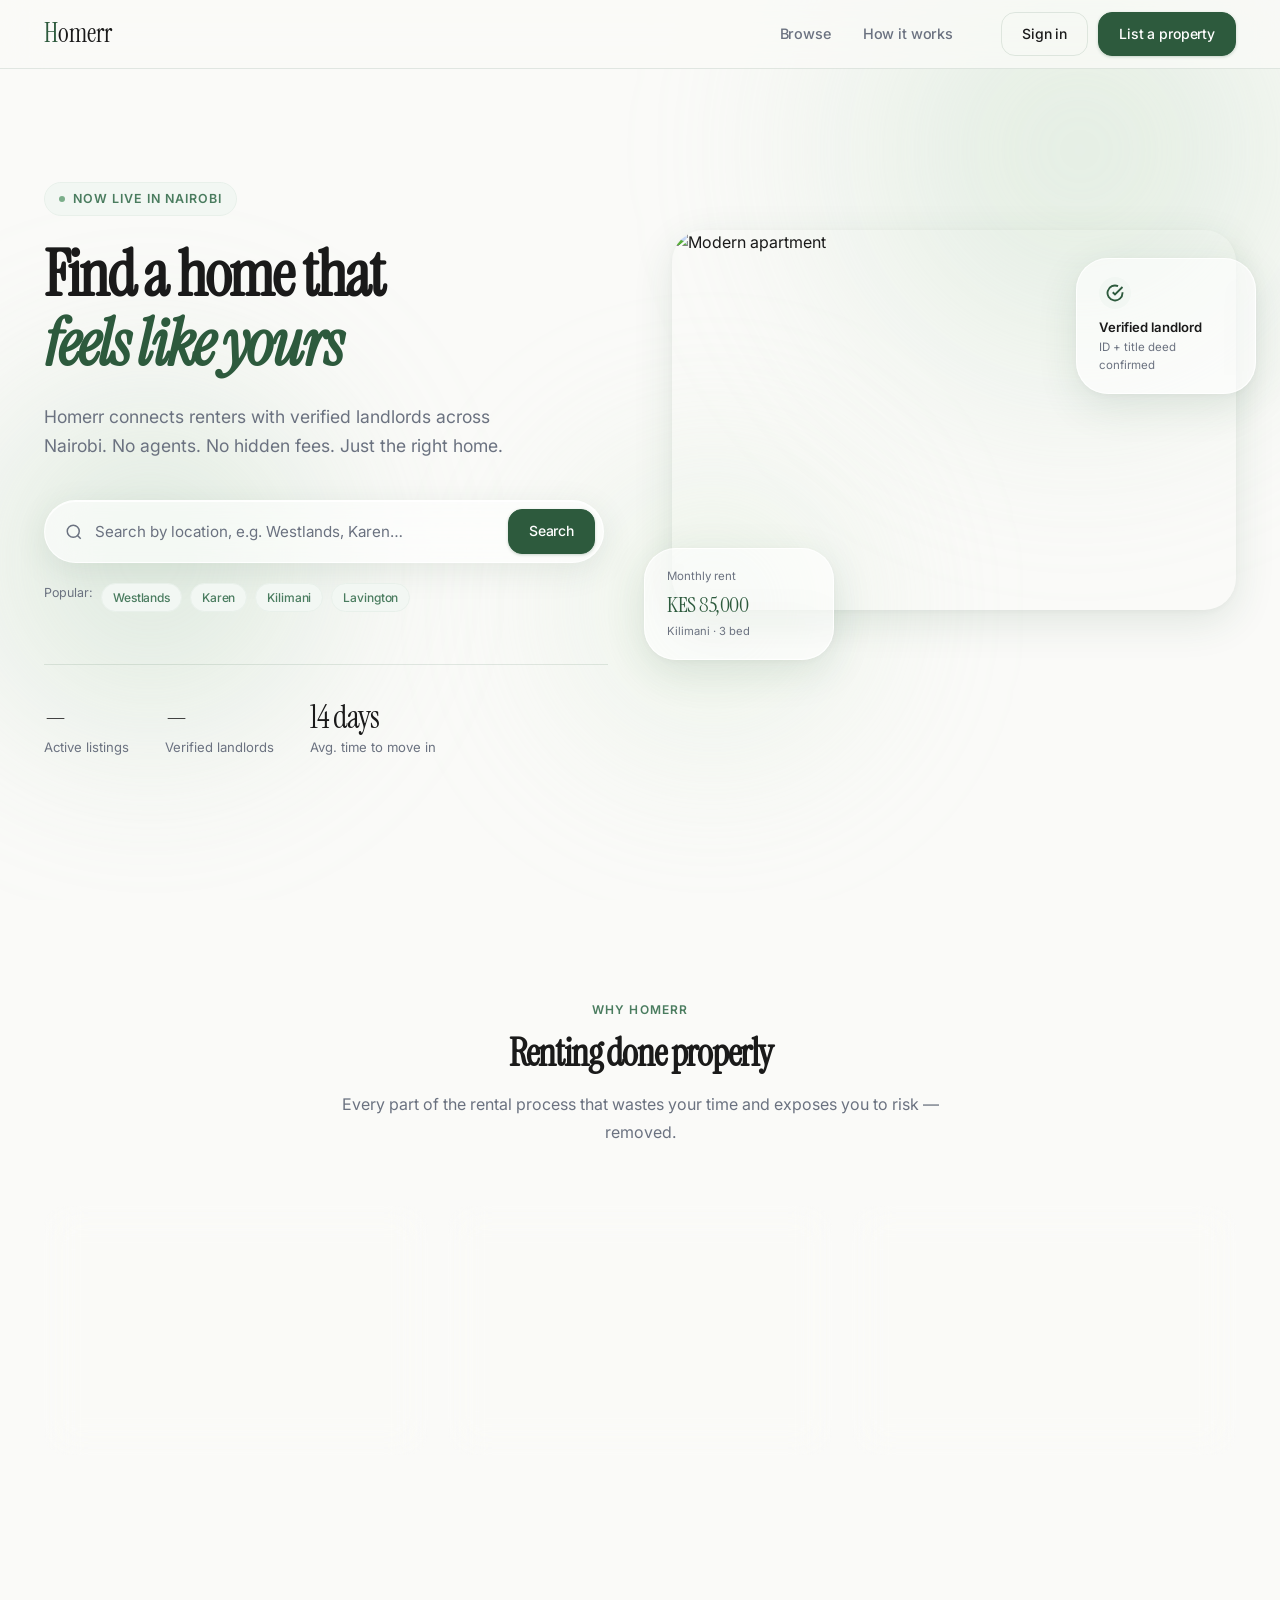
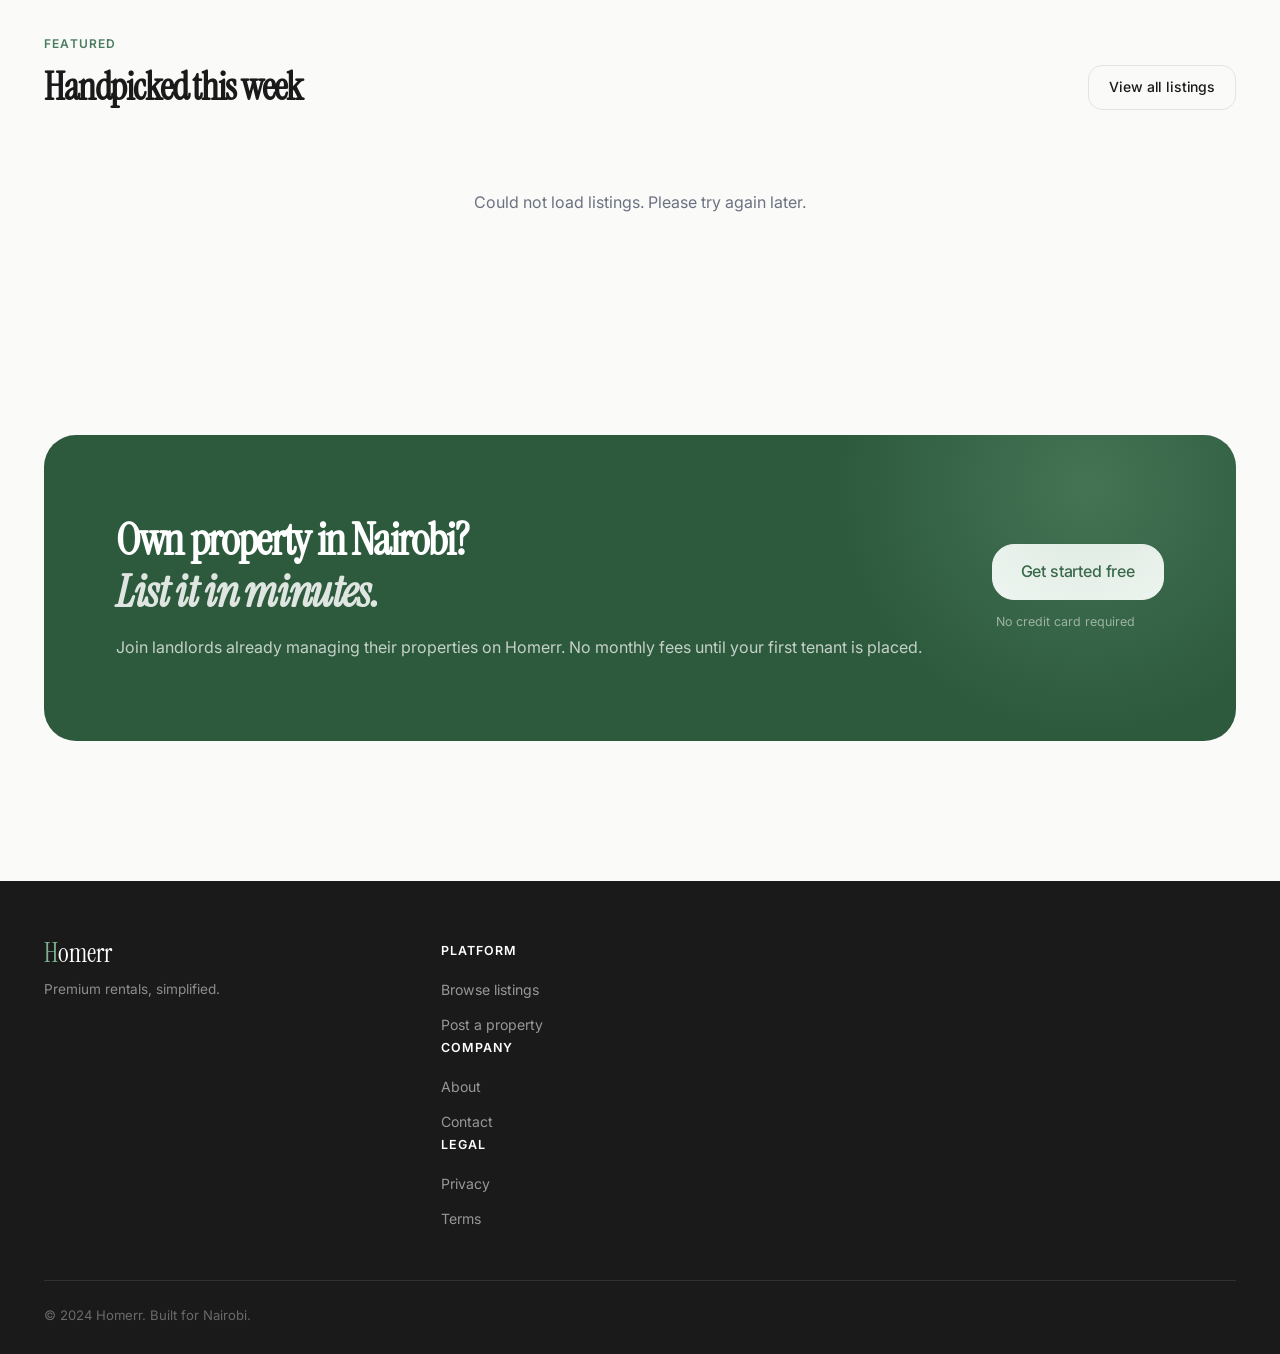
==== index.html @ 4dd2da4b "feat: Phase 1 complete — tenant/landlord dashboards, HomerrFix, insurance, wallet, reviews, chat, ve" ====
<!DOCTYPE html>
<html lang="en">
<head>
  <meta charset="UTF-8" />
  <meta name="viewport" content="width=device-width, initial-scale=1.0" />
  <title>Homerr — Premium Rentals in Nairobi</title>
  <link rel="preconnect" href="https://fonts.googleapis.com" />
  <link rel="preconnect" href="https://fonts.gstatic.com" crossorigin />
  <link href="https://fonts.googleapis.com/css2?family=Instrument+Serif:ital@0;1&family=Inter:wght@300;400;500;600&display=swap" rel="stylesheet" />
  <link rel="stylesheet" href="static/css/main.css" />
</head>
<body>

<div class="mesh-bg" aria-hidden="true">
  <div class="mesh-orb mesh-orb--1"></div>
  <div class="mesh-orb mesh-orb--2"></div>
  <div class="mesh-orb mesh-orb--3"></div>
</div>

<nav class="nav glass-nav">
  <div class="nav__inner">
    <a href="index.html" class="nav__logo">
      <span class="nav__logo-mark">H</span><span class="nav__logo-text">omerr</span>
    </a>
    <ul class="nav__links">
      <li><a href="listings.html" class="nav__link">Browse</a></li>
      <li><a href="#features" class="nav__link">How it works</a></li>
    </ul>
    <div class="nav__actions">
      <a href="login.html" class="btn btn--ghost">Sign in</a>
      <a href="register.html" class="btn btn--primary">List a property</a>
    </div>
    <button class="nav__hamburger" aria-label="Menu" aria-expanded="false">
      <svg width="22" height="16" viewBox="0 0 22 16" fill="none">
        <rect y="0" width="22" height="2" rx="1" fill="currentColor"/>
        <rect y="7" width="16" height="2" rx="1" fill="currentColor"/>
        <rect y="14" width="22" height="2" rx="1" fill="currentColor"/>
      </svg>
    </button>
  </div>
</nav>

<main>

  <!-- HERO -->
  <section class="hero">
    <div class="container">
      <div class="hero__inner">
        <div class="hero__copy">
          <div class="hero__eyebrow reveal">
            <span class="hero__eyebrow-dot"></span>
            Now live in Nairobi
          </div>
          <h1 class="hero__title reveal reveal--delay-1">
            Find a home that<br /><em>feels like yours</em>
          </h1>
          <p class="hero__subtitle reveal reveal--delay-2">
            Homerr connects renters with verified landlords across Nairobi.
            No agents. No hidden fees. Just the right home.
          </p>

          <div class="hero__search reveal reveal--delay-3">
            <svg width="18" height="18" viewBox="0 0 24 24" fill="none" stroke="currentColor" stroke-width="2" style="color:#6B7280;flex-shrink:0">
              <circle cx="11" cy="11" r="8"/><path d="m21 21-4.35-4.35"/>
            </svg>
            <input type="text" id="hero-search" placeholder="Search by location, e.g. Westlands, Karen…" aria-label="Search properties" />
            <button class="btn btn--primary" id="hero-search-btn">Search</button>
          </div>

          <div class="reveal reveal--delay-3" style="display:flex;gap:8px;flex-wrap:wrap;">
            <span style="font-size:0.78rem;color:var(--color-muted);">Popular:</span>
            <a href="listings.html?location=Westlands" class="tag">Westlands</a>
            <a href="listings.html?location=Karen" class="tag">Karen</a>
            <a href="listings.html?location=Kilimani" class="tag">Kilimani</a>
            <a href="listings.html?location=Lavington" class="tag">Lavington</a>
          </div>

          <div class="hero__stats reveal reveal--delay-4">
            <div class="hero__stat">
              <div class="hero__stat-value" id="stat-listings">—</div>
              <div class="hero__stat-label">Active listings</div>
            </div>
            <div class="hero__stat">
              <div class="hero__stat-value" id="stat-landlords">—</div>
              <div class="hero__stat-label">Verified landlords</div>
            </div>
            <div class="hero__stat">
              <div class="hero__stat-value">14 days</div>
              <div class="hero__stat-label">Avg. time to move in</div>
            </div>
          </div>
        </div>

        <div class="hero__visual reveal reveal--delay-2">
          <div class="hero__card-stack">
            <div class="hero__card hero__card--main">
              <img src="https://images.unsplash.com/photo-1600607687939-ce8a6c25118c?w=700&q=80" alt="Modern apartment" />
            </div>
            <div class="hero__card hero__card--float hero__card--price">
              <div class="hero__card-price-label">Monthly rent</div>
              <div class="hero__card-price-value" id="hero-sample-price">KES 85,000</div>
              <div class="hero__card-price-sub" id="hero-sample-loc">Kilimani · 3 bed</div>
            </div>
            <div class="hero__card hero__card--float hero__card--verified">
              <div class="hero__card-verified-icon">
                <svg width="18" height="18" viewBox="0 0 24 24" fill="none" stroke="var(--color-sage-deep)" stroke-width="2.5">
                  <path d="M22 11.08V12a10 10 0 1 1-5.93-9.14"/><polyline points="22 4 12 14.01 9 11.01"/>
                </svg>
              </div>
              <div class="hero__card-verified-title">Verified landlord</div>
              <div class="hero__card-verified-sub">ID + title deed confirmed</div>
            </div>
          </div>
        </div>
      </div>
    </div>
  </section>

  <!-- FEATURES -->
  <section class="features" id="features">
    <div class="container">
      <div class="section-header reveal">
        <span class="section-eyebrow">Why Homerr</span>
        <h2 class="section-title">Renting done properly</h2>
        <p class="section-sub">Every part of the rental process that wastes your time and exposes you to risk — removed.</p>
      </div>
      <div class="features__grid">
        <div class="feature-card reveal reveal--delay-1">
          <div class="feature-icon">
            <svg width="22" height="22" viewBox="0 0 24 24" fill="none" stroke="currentColor" stroke-width="2"><path d="M12 22s8-4 8-10V5l-8-3-8 3v7c0 6 8 10 8 10z"/></svg>
          </div>
          <div class="feature-title">Verified listings only</div>
          <p class="feature-desc">Every property is visited and confirmed. Land records, landlord identity, and actual photos — all checked before going live.</p>
        </div>
        <div class="feature-card reveal reveal--delay-2">
          <div class="feature-icon">
            <svg width="22" height="22" viewBox="0 0 24 24" fill="none" stroke="currentColor" stroke-width="2"><rect x="2" y="5" width="20" height="14" rx="2"/><path d="M2 10h20"/></svg>
          </div>
          <div class="feature-title">Pay securely via M-Pesa</div>
          <p class="feature-desc">Deposit and rent payments go through our escrow system. Your money is protected until you confirm the property matches.</p>
        </div>
        <div class="feature-card reveal reveal--delay-3">
          <div class="feature-icon">
            <svg width="22" height="22" viewBox="0 0 24 24" fill="none" stroke="currentColor" stroke-width="2"><path d="M21 15a2 2 0 0 1-2 2H7l-4 4V5a2 2 0 0 1 2-2h14a2 2 0 0 1 2 2z"/></svg>
          </div>
          <div class="feature-title">Direct contact, no middlemen</div>
          <p class="feature-desc">Message landlords directly inside the platform. No agents, no commissions, no numbers sold to strangers.</p>
        </div>
      </div>
    </div>
  </section>

  <!-- FEATURED LISTINGS — loaded from API -->
  <section class="featured">
    <div class="container">
      <div class="featured__header reveal">
        <div>
          <span class="section-eyebrow">Featured</span>
          <h2 class="section-title" style="margin-bottom:0;">Handpicked this week</h2>
        </div>
        <a href="listings.html" class="btn btn--ghost">View all listings</a>
      </div>

      <div class="listings-grid" id="featured-grid">
        <!-- Skeletons shown while API loads -->
      </div>

      <div id="featured-error" style="display:none;text-align:center;padding:40px;color:var(--color-muted);"></div>
    </div>
  </section>

  <!-- CTA -->
  <section class="cta-section">
    <div class="container">
      <div class="cta-card reveal">
        <div>
          <h2 class="cta-title">Own property in Nairobi?<br /><em style="font-style:italic;opacity:0.85;">List it in minutes.</em></h2>
          <p class="cta-sub">Join landlords already managing their properties on Homerr. No monthly fees until your first tenant is placed.</p>
        </div>
        <div style="display:flex;flex-direction:column;gap:12px;align-items:flex-start;flex-shrink:0;">
          <a href="register.html" class="btn btn--primary btn--lg">Get started free</a>
          <span style="font-size:0.78rem;color:rgba(255,255,255,0.55);padding-left:4px;">No credit card required</span>
        </div>
      </div>
    </div>
  </section>

</main>

<footer class="footer">
  <div class="container">
    <div class="footer__inner">
      <div class="footer__brand">
        <span class="nav__logo-mark">H</span><span class="nav__logo-text">omerr</span>
        <p class="footer__tagline">Premium rentals, simplified.</p>
      </div>
      <div class="footer__links">
        <div class="footer__col"><h4>Platform</h4><ul><li><a href="listings.html">Browse listings</a></li><li><a href="register.html">Post a property</a></li></ul></div>
        <div class="footer__col"><h4>Company</h4><ul><li><a href="#">About</a></li><li><a href="#">Contact</a></li></ul></div>
        <div class="footer__col"><h4>Legal</h4><ul><li><a href="#">Privacy</a></li><li><a href="#">Terms</a></li></ul></div>
      </div>
    </div>
    <div class="footer__bottom"><p>&copy; 2024 Homerr. Built for Nairobi.</p></div>
  </div>
</footer>

<script src="static/js/api.js"></script>
<script src="static/js/main.js"></script>
<script>
(async () => {
  initNav();

  const grid = document.getElementById('featured-grid');
  const errEl = document.getElementById('featured-error');

  // Show skeletons immediately
  renderSkeletons(grid, 3);

  try {
    // Load featured listings (approved, vacant, rent)
    const listings = await API.getListings({ vacancy: 'vacant', availability: 'rent' });
    const featured = listings.slice(0, 3);

    if (featured.length === 0) {
      grid.innerHTML = '';
      errEl.style.display = 'block';
      errEl.textContent = 'No listings available right now. Check back soon.';
      return;
    }

    grid.innerHTML = featured.map(renderPropertyCard).join('');
    initReveal();

    // Update hero floating card with a real listing
    const first = featured[0];
    const priceEl = document.getElementById('hero-sample-price');
    const locEl   = document.getElementById('hero-sample-loc');
    if (priceEl) priceEl.textContent = `KES ${Number(first.price).toLocaleString()}`;
    if (locEl)   locEl.textContent   = first.location;

  } catch (err) {
    grid.innerHTML = '';
    errEl.style.display = 'block';
    errEl.textContent = 'Could not load listings. Please try again later.';
  }

  // Load stats from analytics endpoint (admin only, so graceful fallback)
  try {
    const analytics = await API.getAnalytics();
    const listStat = document.getElementById('stat-listings');
    const landlStat = document.getElementById('stat-landlords');
    if (listStat) listStat.textContent = analytics.approved_listings + '+';
    if (landlStat) landlStat.textContent = analytics.total_landlords + '+';
  } catch {
    // Non-admin users can't hit /admin/analytics — show static fallback
    const listStat = document.getElementById('stat-listings');
    const landlStat = document.getElementById('stat-landlords');
    if (listStat) listStat.textContent = '—';
    if (landlStat) landlStat.textContent = '—';
  }

  // Hero search button
  document.getElementById('hero-search-btn')?.addEventListener('click', () => {
    const q = document.getElementById('hero-search').value.trim();
    window.location.href = `listings.html${q ? '?q=' + encodeURIComponent(q) : ''}`;
  });

  document.getElementById('hero-search')?.addEventListener('keydown', e => {
    if (e.key === 'Enter') document.getElementById('hero-search-btn').click();
  });
})();
</script>
</body>
</html>
---- static/css/main.css ----
/* ============================================
   HOMERR — Design System
   Pure white + sage green, glassmorphism,
   Instrument Serif + Inter
   ============================================ */

/* --- Tokens --- */
:root {
  --color-bg:           #FAFAF8;
  --color-surface:      #FFFFFF;
  --color-sage-deep:    #2D5A3D;
  --color-sage-mid:     #4A7C5F;
  --color-sage-light:   #7BAE8A;
  --color-sage-tint:    #E8F0EA;
  --color-sage-ghost:   #F2F7F3;
  --color-foreground:   #1A1A1A;
  --color-muted:        #6B7280;
  --color-border:       rgba(45, 90, 61, 0.12);
  --color-glass-bg:     rgba(255, 255, 255, 0.62);
  --color-glass-border: rgba(255, 255, 255, 0.85);
  --color-glass-shadow: rgba(45, 90, 61, 0.08);

  --font-display: 'Instrument Serif', Georgia, serif;
  --font-body:    'Inter', system-ui, sans-serif;

  --radius-sm:  8px;
  --radius-md:  14px;
  --radius-lg:  22px;
  --radius-xl:  32px;

  --shadow-sm:  0 1px 3px rgba(0,0,0,0.06), 0 1px 2px rgba(0,0,0,0.04);
  --shadow-md:  0 4px 16px rgba(45,90,61,0.08), 0 1px 4px rgba(0,0,0,0.04);
  --shadow-lg:  0 12px 40px rgba(45,90,61,0.12), 0 2px 8px rgba(0,0,0,0.04);
  --shadow-glass: 0 8px 32px rgba(45,90,61,0.10), inset 0 1px 0 rgba(255,255,255,0.9);

  --transition-fast:   150ms cubic-bezier(0.4, 0, 0.2, 1);
  --transition-base:   240ms cubic-bezier(0.4, 0, 0.2, 1);
  --transition-slow:   400ms cubic-bezier(0.4, 0, 0.2, 1);
}

/* --- Reset & Base --- */
*, *::before, *::after { box-sizing: border-box; margin: 0; padding: 0; }

html { font-size: 16px; scroll-behavior: smooth; }

body {
  font-family: var(--font-body);
  background: var(--color-bg);
  color: var(--color-foreground);
  line-height: 1.6;
  min-height: 100vh;
  overflow-x: hidden;
}

img { display: block; max-width: 100%; }
a  { text-decoration: none; color: inherit; }
ul { list-style: none; }
button { cursor: pointer; border: none; background: none; font: inherit; }

/* --- Gradient Mesh Background --- */
.mesh-bg {
  position: fixed;
  inset: 0;
  z-index: -1;
  pointer-events: none;
  overflow: hidden;
}

.mesh-orb {
  position: absolute;
  border-radius: 50%;
  filter: blur(80px);
  opacity: 0.55;
}

.mesh-orb--1 {
  width: 700px; height: 700px;
  background: radial-gradient(circle, #C8DFC9 0%, transparent 70%);
  top: -200px; right: -150px;
}

.mesh-orb--2 {
  width: 500px; height: 500px;
  background: radial-gradient(circle, #B8D4BB 0%, transparent 70%);
  bottom: 10%; left: -100px;
}

.mesh-orb--3 {
  width: 400px; height: 400px;
  background: radial-gradient(circle, #D4E8D0 0%, transparent 70%);
  top: 45%; left: 40%;
}

/* --- Container --- */
.container {
  width: 100%;
  max-width: 1240px;
  margin: 0 auto;
  padding: 0 24px;
}

/* --- Glass Utility --- */
.glass {
  background: var(--color-glass-bg);
  backdrop-filter: blur(18px) saturate(1.4);
  -webkit-backdrop-filter: blur(18px) saturate(1.4);
  border: 1px solid var(--color-glass-border);
  box-shadow: var(--shadow-glass);
}

/* --- Nav --- */
.glass-nav {
  position: fixed;
  top: 0; left: 0; right: 0;
  z-index: 100;
  background: rgba(250, 250, 248, 0.78);
  backdrop-filter: blur(20px) saturate(1.6);
  -webkit-backdrop-filter: blur(20px) saturate(1.6);
  border-bottom: 1px solid var(--color-border);
  transition: box-shadow var(--transition-base);
}

.glass-nav.scrolled {
  box-shadow: 0 2px 20px rgba(45,90,61,0.08);
}

.nav__inner {
  display: flex;
  align-items: center;
  gap: 48px;
  height: 68px;
  max-width: 1240px;
  margin: 0 auto;
  padding: 0 24px;
}

.nav__logo {
  display: flex;
  align-items: baseline;
  gap: 0;
  flex-shrink: 0;
}

.nav__logo-mark {
  font-family: var(--font-display);
  font-size: 1.6rem;
  color: var(--color-sage-deep);
  line-height: 1;
}

.nav__logo-text {
  font-family: var(--font-display);
  font-size: 1.6rem;
  color: var(--color-foreground);
  line-height: 1;
}

.nav__links {
  display: flex;
  align-items: center;
  gap: 32px;
  margin-left: auto;
}

.nav__link {
  font-size: 0.9rem;
  font-weight: 500;
  color: var(--color-muted);
  transition: color var(--transition-fast);
  letter-spacing: -0.01em;
}

.nav__link:hover { color: var(--color-foreground); }

.nav__actions {
  display: flex;
  align-items: center;
  gap: 10px;
}

.nav__hamburger {
  display: none;
  margin-left: auto;
  color: var(--color-foreground);
  padding: 8px;
}

/* --- Buttons --- */
.btn {
  display: inline-flex;
  align-items: center;
  justify-content: center;
  gap: 8px;
  font-family: var(--font-body);
  font-size: 0.875rem;
  font-weight: 500;
  letter-spacing: -0.01em;
  border-radius: var(--radius-md);
  padding: 10px 20px;
  cursor: pointer;
  transition: all var(--transition-fast);
  white-space: nowrap;
}

.btn--primary {
  background: var(--color-sage-deep);
  color: #fff;
  border: 1px solid var(--color-sage-deep);
  box-shadow: 0 1px 3px rgba(45,90,61,0.25);
}

.btn--primary:hover {
  background: var(--color-sage-mid);
  border-color: var(--color-sage-mid);
  box-shadow: 0 4px 12px rgba(45,90,61,0.25);
  transform: translateY(-1px);
}

.btn--ghost {
  background: transparent;
  color: var(--color-foreground);
  border: 1px solid var(--color-border);
}

.btn--ghost:hover {
  background: var(--color-sage-ghost);
  border-color: var(--color-sage-light);
}

.btn--outline {
  background: transparent;
  color: var(--color-sage-deep);
  border: 1px solid var(--color-sage-deep);
}

.btn--outline:hover {
  background: var(--color-sage-deep);
  color: #fff;
}

.btn--lg { padding: 14px 28px; font-size: 1rem; border-radius: var(--radius-lg); }
.btn--sm { padding: 7px 14px; font-size: 0.8rem; }

/* ============================================
   SCROLL REVEAL ANIMATIONS
   ============================================ */
.reveal {
  opacity: 0;
  transform: scale(0.96);
  filter: blur(4px);
  transition:
    opacity 0.55s cubic-bezier(0.4, 0, 0.2, 1),
    transform 0.55s cubic-bezier(0.4, 0, 0.2, 1),
    filter 0.55s cubic-bezier(0.4, 0, 0.2, 1);
}

.reveal.revealed {
  opacity: 1;
  transform: scale(1);
  filter: blur(0);
}

.reveal--delay-1 { transition-delay: 0.08s; }
.reveal--delay-2 { transition-delay: 0.16s; }
.reveal--delay-3 { transition-delay: 0.24s; }
.reveal--delay-4 { transition-delay: 0.32s; }

@media (prefers-reduced-motion: reduce) {
  .reveal { opacity: 1; transform: none; filter: none; transition: none; }
}

/* ============================================
   SKELETON LOADING
   ============================================ */
@keyframes shimmer {
  0%   { background-position: -600px 0; }
  100% { background-position: 600px 0; }
}

.skeleton {
  background: linear-gradient(90deg,
    #e8ede9 25%,
    #f0f5f1 50%,
    #e8ede9 75%
  );
  background-size: 600px 100%;
  animation: shimmer 1.6s infinite linear;
  border-radius: var(--radius-sm);
}

.skeleton--text  { height: 1em; border-radius: 4px; }
.skeleton--title { height: 1.5em; border-radius: 4px; }
.skeleton--image { height: 200px; border-radius: var(--radius-md); }
.skeleton--badge { height: 24px; width: 64px; border-radius: 99px; }

/* Property card skeleton */
.property-card-skeleton {
  background: var(--color-glass-bg);
  backdrop-filter: blur(18px);
  -webkit-backdrop-filter: blur(18px);
  border: 1px solid var(--color-glass-border);
  border-radius: var(--radius-lg);
  overflow: hidden;
  padding: 0;
}

.property-card-skeleton .sk-image { height: 210px; }
.property-card-skeleton .sk-body  { padding: 20px; display: flex; flex-direction: column; gap: 12px; }
.property-card-skeleton .sk-title { height: 18px; width: 75%; }
.property-card-skeleton .sk-sub   { height: 13px; width: 50%; }
.property-card-skeleton .sk-price { height: 20px; width: 40%; }
.property-card-skeleton .sk-tags  { display: flex; gap: 8px; }
.property-card-skeleton .sk-tag   { height: 24px; width: 56px; border-radius: 99px; }

/* ============================================
   PROPERTY CARD
   ============================================ */
.property-card {
  background: var(--color-glass-bg);
  backdrop-filter: blur(18px) saturate(1.4);
  -webkit-backdrop-filter: blur(18px) saturate(1.4);
  border: 1px solid var(--color-glass-border);
  border-radius: var(--radius-lg);
  overflow: hidden;
  cursor: pointer;
  transition: all var(--transition-base);
  box-shadow: var(--shadow-md);
  position: relative;
}

.property-card:hover {
  transform: translateY(-4px);
  box-shadow: var(--shadow-lg);
  border-color: rgba(123, 174, 138, 0.4);
}

.property-card__image {
  position: relative;
  height: 210px;
  overflow: hidden;
}

.property-card__image img {
  width: 100%;
  height: 100%;
  object-fit: cover;
  transition: transform var(--transition-slow);
}

.property-card:hover .property-card__image img {
  transform: scale(1.04);
}

.property-card__badge {
  position: absolute;
  top: 12px; left: 12px;
  background: rgba(255,255,255,0.88);
  backdrop-filter: blur(12px);
  -webkit-backdrop-filter: blur(12px);
  border: 1px solid rgba(255,255,255,0.95);
  color: var(--color-sage-deep);
  font-size: 0.72rem;
  font-weight: 600;
  letter-spacing: 0.04em;
  text-transform: uppercase;
  padding: 4px 10px;
  border-radius: 99px;
}

.property-card__save {
  position: absolute;
  top: 12px; right: 12px;
  width: 34px; height: 34px;
  background: rgba(255,255,255,0.88);
  backdrop-filter: blur(12px);
  -webkit-backdrop-filter: blur(12px);
  border: 1px solid rgba(255,255,255,0.9);
  border-radius: 50%;
  display: flex;
  align-items: center;
  justify-content: center;
  cursor: pointer;
  transition: all var(--transition-fast);
  color: var(--color-muted);
}

.property-card__save:hover { color: #E53E3E; background: rgba(255,255,255,0.98); }

.property-card__body { padding: 18px 20px 20px; }

.property-card__title {
  font-size: 1rem;
  font-weight: 600;
  color: var(--color-foreground);
  margin-bottom: 4px;
  letter-spacing: -0.02em;
  line-height: 1.3;
}

.property-card__location {
  font-size: 0.82rem;
  color: var(--color-muted);
  display: flex;
  align-items: center;
  gap: 4px;
  margin-bottom: 14px;
}

.property-card__price {
  font-family: var(--font-display);
  font-size: 1.22rem;
  color: var(--color-sage-deep);
  margin-bottom: 14px;
  letter-spacing: -0.02em;
}

.property-card__price span {
  font-family: var(--font-body);
  font-size: 0.78rem;
  font-weight: 400;
  color: var(--color-muted);
}

.property-card__tags {
  display: flex;
  gap: 7px;
  flex-wrap: wrap;
}

.tag {
  font-size: 0.75rem;
  font-weight: 500;
  color: var(--color-sage-mid);
  background: var(--color-sage-ghost);
  border: 1px solid var(--color-sage-tint);
  border-radius: 99px;
  padding: 4px 11px;
  letter-spacing: -0.01em;
}

/* ============================================
   LANDING PAGE
   ============================================ */
.hero {
  min-height: 100vh;
  display: flex;
  align-items: center;
  padding: 120px 0 80px;
  position: relative;
}

.hero__inner {
  display: grid;
  grid-template-columns: 1fr 1fr;
  gap: 64px;
  align-items: center;
}

.hero__eyebrow {
  display: inline-flex;
  align-items: center;
  gap: 8px;
  font-size: 0.78rem;
  font-weight: 600;
  letter-spacing: 0.08em;
  text-transform: uppercase;
  color: var(--color-sage-mid);
  background: var(--color-sage-ghost);
  border: 1px solid var(--color-sage-tint);
  border-radius: 99px;
  padding: 6px 14px;
  margin-bottom: 24px;
}

.hero__eyebrow-dot {
  width: 6px; height: 6px;
  border-radius: 50%;
  background: var(--color-sage-light);
}

.hero__title {
  font-family: var(--font-display);
  font-size: clamp(2.8rem, 5vw, 4.2rem);
  line-height: 1.08;
  letter-spacing: -0.03em;
  color: var(--color-foreground);
  margin-bottom: 24px;
}

.hero__title em {
  font-style: italic;
  color: var(--color-sage-deep);
}

.hero__subtitle {
  font-size: 1.1rem;
  color: var(--color-muted);
  line-height: 1.65;
  max-width: 480px;
  margin-bottom: 40px;
}

.hero__actions {
  display: flex;
  align-items: center;
  gap: 14px;
  flex-wrap: wrap;
}

.hero__stats {
  display: flex;
  gap: 36px;
  margin-top: 52px;
  padding-top: 36px;
  border-top: 1px solid var(--color-border);
}

.hero__stat-value {
  font-family: var(--font-display);
  font-size: 2rem;
  color: var(--color-foreground);
  line-height: 1;
  letter-spacing: -0.03em;
}

.hero__stat-label {
  font-size: 0.82rem;
  color: var(--color-muted);
  margin-top: 4px;
}

/* Hero visual */
.hero__visual {
  position: relative;
}

.hero__card-stack {
  position: relative;
  height: 480px;
}

.hero__card {
  position: absolute;
  border-radius: var(--radius-xl);
  overflow: hidden;
  box-shadow: var(--shadow-lg);
}

.hero__card--main {
  width: 100%;
  height: 380px;
  top: 0; left: 0;
  z-index: 3;
}

.hero__card--main img {
  width: 100%; height: 100%;
  object-fit: cover;
}

.hero__card--float {
  background: var(--color-glass-bg);
  backdrop-filter: blur(20px) saturate(1.4);
  -webkit-backdrop-filter: blur(20px) saturate(1.4);
  border: 1px solid var(--color-glass-border);
  padding: 18px 22px;
  z-index: 4;
}

.hero__card--price {
  bottom: 50px; left: -28px;
  width: 190px;
}

.hero__card--verified {
  top: 28px; right: -20px;
  width: 180px;
}

.hero__card-price-label { font-size: 0.72rem; color: var(--color-muted); margin-bottom: 2px; }
.hero__card-price-value {
  font-family: var(--font-display);
  font-size: 1.4rem;
  color: var(--color-sage-deep);
  letter-spacing: -0.02em;
}
.hero__card-price-sub { font-size: 0.7rem; color: var(--color-muted); }

.hero__card-verified-icon {
  width: 32px; height: 32px;
  background: var(--color-sage-ghost);
  border-radius: 50%;
  display: flex;
  align-items: center;
  justify-content: center;
  margin-bottom: 8px;
}

.hero__card-verified-title { font-size: 0.82rem; font-weight: 600; color: var(--color-foreground); }
.hero__card-verified-sub   { font-size: 0.72rem; color: var(--color-muted); }

/* Search bar */
.hero__search {
  background: var(--color-glass-bg);
  backdrop-filter: blur(20px) saturate(1.4);
  -webkit-backdrop-filter: blur(20px) saturate(1.4);
  border: 1px solid var(--color-glass-border);
  border-radius: var(--radius-xl);
  padding: 8px 8px 8px 20px;
  display: flex;
  align-items: center;
  gap: 12px;
  box-shadow: var(--shadow-glass);
  max-width: 560px;
  margin-bottom: 20px;
}

.hero__search input {
  flex: 1;
  border: none;
  background: transparent;
  font-family: var(--font-body);
  font-size: 0.95rem;
  color: var(--color-foreground);
  outline: none;
}

.hero__search input::placeholder { color: var(--color-muted); }

/* Features section */
.features {
  padding: 100px 0;
}

.section-header {
  text-align: center;
  max-width: 600px;
  margin: 0 auto 60px;
}

.section-eyebrow {
  font-size: 0.75rem;
  font-weight: 600;
  letter-spacing: 0.1em;
  text-transform: uppercase;
  color: var(--color-sage-mid);
  margin-bottom: 12px;
  display: block;
}

.section-title {
  font-family: var(--font-display);
  font-size: clamp(1.8rem, 3vw, 2.6rem);
  letter-spacing: -0.03em;
  line-height: 1.15;
  color: var(--color-foreground);
  margin-bottom: 16px;
}

.section-sub {
  font-size: 1rem;
  color: var(--color-muted);
  line-height: 1.7;
}

.features__grid {
  display: grid;
  grid-template-columns: repeat(3, 1fr);
  gap: 20px;
}

.feature-card {
  background: var(--color-glass-bg);
  backdrop-filter: blur(18px) saturate(1.3);
  -webkit-backdrop-filter: blur(18px) saturate(1.3);
  border: 1px solid var(--color-glass-border);
  border-radius: var(--radius-lg);
  padding: 36px 32px;
  box-shadow: var(--shadow-md);
  transition: all var(--transition-base);
}

.feature-card:hover {
  transform: translateY(-3px);
  box-shadow: var(--shadow-lg);
}

.feature-icon {
  width: 48px; height: 48px;
  background: var(--color-sage-ghost);
  border: 1px solid var(--color-sage-tint);
  border-radius: var(--radius-md);
  display: flex;
  align-items: center;
  justify-content: center;
  margin-bottom: 20px;
  color: var(--color-sage-deep);
}

.feature-title {
  font-size: 1.05rem;
  font-weight: 600;
  color: var(--color-foreground);
  letter-spacing: -0.02em;
  margin-bottom: 10px;
}

.feature-desc {
  font-size: 0.88rem;
  color: var(--color-muted);
  line-height: 1.65;
}

/* Featured listings section */
.featured { padding: 80px 0 100px; }

.featured__header {
  display: flex;
  align-items: flex-end;
  justify-content: space-between;
  margin-bottom: 40px;
}

.listings-grid {
  display: grid;
  grid-template-columns: repeat(3, 1fr);
  gap: 22px;
}

/* CTA section */
.cta-section {
  padding: 80px 0 100px;
}

.cta-card {
  background: var(--color-sage-deep);
  border-radius: var(--radius-xl);
  padding: 80px 72px;
  display: grid;
  grid-template-columns: 1fr auto;
  gap: 48px;
  align-items: center;
  position: relative;
  overflow: hidden;
}

.cta-card::before {
  content: '';
  position: absolute;
  width: 500px; height: 500px;
  background: radial-gradient(circle, rgba(123,174,138,0.3) 0%, transparent 70%);
  top: -200px; right: -100px;
  border-radius: 50%;
  pointer-events: none;
}

.cta-title {
  font-family: var(--font-display);
  font-size: clamp(2rem, 3.5vw, 2.8rem);
  color: #fff;
  letter-spacing: -0.03em;
  line-height: 1.15;
  margin-bottom: 16px;
}

.cta-sub {
  font-size: 1rem;
  color: rgba(255,255,255,0.72);
  line-height: 1.65;
}

.cta-card .btn--primary {
  background: #fff;
  color: var(--color-sage-deep);
  border-color: #fff;
  flex-shrink: 0;
}

.cta-card .btn--primary:hover {
  background: var(--color-sage-tint);
  border-color: var(--color-sage-tint);
  color: var(--color-sage-deep);
}

/* ============================================
   LISTINGS PAGE
   ============================================ */
.listings-page {
  padding: 100px 0 80px;
}

.listings-page__header {
  margin-bottom: 36px;
}

.listings-page__title {
  font-family: var(--font-display);
  font-size: 2.4rem;
  letter-spacing: -0.03em;
  color: var(--color-foreground);
  margin-bottom: 8px;
}

.listings-page__sub {
  font-size: 0.95rem;
  color: var(--color-muted);
}

.listings-layout {
  display: grid;
  grid-template-columns: 280px 1fr;
  gap: 36px;
  align-items: start;
}

/* Sidebar filters */
.filters-sidebar {
  background: var(--color-glass-bg);
  backdrop-filter: blur(18px) saturate(1.4);
  -webkit-backdrop-filter: blur(18px) saturate(1.4);
  border: 1px solid var(--color-glass-border);
  border-radius: var(--radius-lg);
  padding: 28px;
  position: sticky;
  top: 90px;
  box-shadow: var(--shadow-md);
}

.filters-title {
  font-size: 0.82rem;
  font-weight: 600;
  letter-spacing: 0.08em;
  text-transform: uppercase;
  color: var(--color-muted);
  margin-bottom: 24px;
}

.filter-group { margin-bottom: 28px; }

.filter-group__label {
  font-size: 0.88rem;
  font-weight: 600;
  color: var(--color-foreground);
  margin-bottom: 12px;
  display: block;
}

.filter-chips {
  display: flex;
  flex-wrap: wrap;
  gap: 7px;
}

.filter-chip {
  font-size: 0.78rem;
  font-weight: 500;
  color: var(--color-muted);
  background: var(--color-bg);
  border: 1px solid var(--color-border);
  border-radius: 99px;
  padding: 6px 13px;
  cursor: pointer;
  transition: all var(--transition-fast);
}

.filter-chip:hover,
.filter-chip.active {
  background: var(--color-sage-ghost);
  color: var(--color-sage-deep);
  border-color: var(--color-sage-light);
}

.range-input { width: 100%; accent-color: var(--color-sage-deep); }

.filter-range-labels {
  display: flex;
  justify-content: space-between;
  font-size: 0.78rem;
  color: var(--color-muted);
  margin-top: 6px;
}

/* Search + sort bar */
.listings-toolbar {
  display: flex;
  align-items: center;
  gap: 14px;
  margin-bottom: 24px;
}

.search-input-wrap {
  flex: 1;
  position: relative;
}

.search-input-wrap svg {
  position: absolute;
  left: 14px;
  top: 50%;
  transform: translateY(-50%);
  color: var(--color-muted);
  pointer-events: none;
}

.search-input {
  width: 100%;
  height: 44px;
  padding: 0 16px 0 42px;
  background: var(--color-glass-bg);
  backdrop-filter: blur(18px);
  -webkit-backdrop-filter: blur(18px);
  border: 1px solid var(--color-border);
  border-radius: var(--radius-md);
  font-family: var(--font-body);
  font-size: 0.9rem;
  color: var(--color-foreground);
  outline: none;
  transition: border-color var(--transition-fast);
}

.search-input:focus { border-color: var(--color-sage-light); }
.search-input::placeholder { color: var(--color-muted); }

.sort-select {
  height: 44px;
  padding: 0 16px;
  background: var(--color-glass-bg);
  backdrop-filter: blur(18px);
  -webkit-backdrop-filter: blur(18px);
  border: 1px solid var(--color-border);
  border-radius: var(--radius-md);
  font-family: var(--font-body);
  font-size: 0.88rem;
  color: var(--color-foreground);
  outline: none;
  cursor: pointer;
}

.listings-count {
  font-size: 0.85rem;
  color: var(--color-muted);
  margin-bottom: 20px;
}

/* ============================================
   PROPERTY DETAIL PAGE
   ============================================ */
.detail-page { padding: 100px 0 80px; }

.detail-breadcrumb {
  display: flex;
  align-items: center;
  gap: 8px;
  font-size: 0.83rem;
  color: var(--color-muted);
  margin-bottom: 28px;
}

.detail-breadcrumb a:hover { color: var(--color-sage-deep); }
.detail-breadcrumb span { color: var(--color-border); }

.detail-layout {
  display: grid;
  grid-template-columns: 1fr 360px;
  gap: 40px;
  align-items: start;
}

.detail-gallery {
  border-radius: var(--radius-xl);
  overflow: hidden;
  margin-bottom: 32px;
}

.detail-gallery__main {
  height: 440px;
  position: relative;
  overflow: hidden;
}

.detail-gallery__main img {
  width: 100%; height: 100%;
  object-fit: cover;
}

.detail-gallery__thumbs {
  display: grid;
  grid-template-columns: repeat(4, 1fr);
  gap: 4px;
  margin-top: 4px;
}

.detail-gallery__thumb {
  height: 90px;
  overflow: hidden;
  cursor: pointer;
}

.detail-gallery__thumb img {
  width: 100%; height: 100%;
  object-fit: cover;
  transition: transform var(--transition-base);
}

.detail-gallery__thumb:hover img { transform: scale(1.06); }

.detail-title {
  font-family: var(--font-display);
  font-size: 2rem;
  letter-spacing: -0.03em;
  color: var(--color-foreground);
  line-height: 1.2;
  margin-bottom: 8px;
}

.detail-location {
  display: flex;
  align-items: center;
  gap: 6px;
  color: var(--color-muted);
  font-size: 0.9rem;
  margin-bottom: 24px;
}

.detail-specs {
  display: flex;
  gap: 24px;
  padding: 24px 0;
  border-top: 1px solid var(--color-border);
  border-bottom: 1px solid var(--color-border);
  margin-bottom: 28px;
}

.detail-spec { text-align: center; }
.detail-spec-value { font-size: 1.3rem; font-weight: 600; color: var(--color-foreground); letter-spacing: -0.02em; }
.detail-spec-label { font-size: 0.78rem; color: var(--color-muted); margin-top: 2px; }

.detail-description {
  font-size: 0.95rem;
  color: var(--color-muted);
  line-height: 1.75;
  margin-bottom: 32px;
}

.detail-amenities {
  margin-bottom: 32px;
}

.detail-amenities-title {
  font-size: 1rem;
  font-weight: 600;
  color: var(--color-foreground);
  letter-spacing: -0.02em;
  margin-bottom: 16px;
}

.amenities-grid {
  display: grid;
  grid-template-columns: repeat(2, 1fr);
  gap: 12px;
}

.amenity-item {
  display: flex;
  align-items: center;
  gap: 10px;
  font-size: 0.88rem;
  color: var(--color-foreground);
}

.amenity-item svg { color: var(--color-sage-mid); flex-shrink: 0; }

/* Inquiry card */
.inquiry-card {
  background: var(--color-glass-bg);
  backdrop-filter: blur(18px) saturate(1.4);
  -webkit-backdrop-filter: blur(18px) saturate(1.4);
  border: 1px solid var(--color-glass-border);
  border-radius: var(--radius-xl);
  padding: 32px;
  position: sticky;
  top: 90px;
  box-shadow: var(--shadow-glass);
}

.inquiry-price {
  font-family: var(--font-display);
  font-size: 2rem;
  color: var(--color-sage-deep);
  letter-spacing: -0.03em;
  margin-bottom: 4px;
}

.inquiry-price span {
  font-family: var(--font-body);
  font-size: 0.9rem;
  font-weight: 400;
  color: var(--color-muted);
}

.inquiry-divider {
  height: 1px;
  background: var(--color-border);
  margin: 20px 0;
}

.form-field { margin-bottom: 16px; }
.form-field label {
  display: block;
  font-size: 0.82rem;
  font-weight: 500;
  color: var(--color-foreground);
  margin-bottom: 6px;
}

.form-input,
.form-textarea {
  width: 100%;
  padding: 11px 14px;
  background: rgba(255,255,255,0.7);
  border: 1px solid var(--color-border);
  border-radius: var(--radius-md);
  font-family: var(--font-body);
  font-size: 0.88rem;
  color: var(--color-foreground);
  outline: none;
  transition: border-color var(--transition-fast);
  resize: vertical;
}

.form-input:focus,
.form-textarea:focus {
  border-color: var(--color-sage-light);
  box-shadow: 0 0 0 3px rgba(123,174,138,0.15);
}

.form-input::placeholder,
.form-textarea::placeholder { color: var(--color-muted); }

/* ============================================
   DASHBOARD
   ============================================ */
.dashboard-page { padding: 90px 0 80px; }

.dashboard-header {
  display: flex;
  align-items: center;
  justify-content: space-between;
  margin-bottom: 40px;
}

.dashboard-greeting {
  font-family: var(--font-display);
  font-size: 1.8rem;
  letter-spacing: -0.03em;
  color: var(--color-foreground);
}

.dashboard-greeting span { color: var(--color-sage-deep); font-style: italic; }

.stats-row {
  display: grid;
  grid-template-columns: repeat(4, 1fr);
  gap: 18px;
  margin-bottom: 40px;
}

.stat-card {
  background: var(--color-glass-bg);
  backdrop-filter: blur(18px) saturate(1.4);
  -webkit-backdrop-filter: blur(18px) saturate(1.4);
  border: 1px solid var(--color-glass-border);
  border-radius: var(--radius-lg);
  padding: 24px 26px;
  box-shadow: var(--shadow-md);
}

.stat-card__label {
  font-size: 0.78rem;
  font-weight: 500;
  color: var(--color-muted);
  text-transform: uppercase;
  letter-spacing: 0.07em;
  margin-bottom: 10px;
}

.stat-card__value {
  font-family: var(--font-display);
  font-size: 2rem;
  color: var(--color-foreground);
  letter-spacing: -0.03em;
  line-height: 1;
  margin-bottom: 6px;
}

.stat-card__change {
  font-size: 0.78rem;
  color: #4CAF50;
  display: flex;
  align-items: center;
  gap: 3px;
}

.stat-card__change--down { color: #E53E3E; }

.dashboard-grid {
  display: grid;
  grid-template-columns: 1fr 360px;
  gap: 24px;
}

.dashboard-panel {
  background: var(--color-glass-bg);
  backdrop-filter: blur(18px) saturate(1.4);
  -webkit-backdrop-filter: blur(18px) saturate(1.4);
  border: 1px solid var(--color-glass-border);
  border-radius: var(--radius-lg);
  padding: 28px;
  box-shadow: var(--shadow-md);
}

.panel-header {
  display: flex;
  align-items: center;
  justify-content: space-between;
  margin-bottom: 22px;
}

.panel-title {
  font-size: 0.95rem;
  font-weight: 600;
  color: var(--color-foreground);
  letter-spacing: -0.02em;
}

.listing-row {
  display: flex;
  align-items: center;
  gap: 16px;
  padding: 14px 0;
  border-bottom: 1px solid var(--color-border);
  transition: background var(--transition-fast);
}

.listing-row:last-child { border-bottom: none; }

.listing-row__img {
  width: 52px; height: 52px;
  border-radius: var(--radius-sm);
  overflow: hidden;
  flex-shrink: 0;
}

.listing-row__img img { width: 100%; height: 100%; object-fit: cover; }

.listing-row__info { flex: 1; min-width: 0; }

.listing-row__name {
  font-size: 0.88rem;
  font-weight: 600;
  color: var(--color-foreground);
  white-space: nowrap;
  overflow: hidden;
  text-overflow: ellipsis;
}

.listing-row__loc { font-size: 0.78rem; color: var(--color-muted); }

.listing-row__status {
  font-size: 0.72rem;
  font-weight: 600;
  padding: 4px 10px;
  border-radius: 99px;
}

.status--active   { background: #E6F7EC; color: #27AE60; }
.status--pending  { background: #FFF8E6; color: #F59E0B; }
.status--inactive { background: #F5F5F5; color: #9E9E9E; }

.inquiry-item {
  padding: 14px 0;
  border-bottom: 1px solid var(--color-border);
}

.inquiry-item:last-child { border-bottom: none; }
.inquiry-item__name { font-size: 0.88rem; font-weight: 600; color: var(--color-foreground); margin-bottom: 2px; }
.inquiry-item__msg  { font-size: 0.8rem; color: var(--color-muted); line-height: 1.5; }
.inquiry-item__time { font-size: 0.72rem; color: var(--color-muted); margin-top: 6px; }

/* ============================================
   AUTH PAGES
   ============================================ */
.auth-page {
  min-height: 100vh;
  display: grid;
  grid-template-columns: 1fr 1fr;
}

.auth-visual {
  background: var(--color-sage-deep);
  display: flex;
  flex-direction: column;
  justify-content: flex-end;
  padding: 60px;
  position: relative;
  overflow: hidden;
}

.auth-visual::before {
  content: '';
  position: absolute;
  inset: 0;
  background: url('https://images.unsplash.com/photo-1600607687939-ce8a6c25118c?w=900&q=80') center/cover;
  opacity: 0.35;
}

.auth-visual__content { position: relative; z-index: 2; }
.auth-visual__quote {
  font-family: var(--font-display);
  font-size: 2rem;
  color: #fff;
  line-height: 1.25;
  letter-spacing: -0.02em;
  margin-bottom: 20px;
}
.auth-visual__author { font-size: 0.85rem; color: rgba(255,255,255,0.65); }

.auth-form-side {
  display: flex;
  align-items: center;
  justify-content: center;
  padding: 60px 48px;
  background: var(--color-bg);
}

.auth-form-inner { width: 100%; max-width: 420px; }

.auth-logo { margin-bottom: 48px; }

.auth-title {
  font-family: var(--font-display);
  font-size: 2rem;
  letter-spacing: -0.03em;
  color: var(--color-foreground);
  margin-bottom: 8px;
}

.auth-sub {
  font-size: 0.9rem;
  color: var(--color-muted);
  margin-bottom: 36px;
}

.auth-sub a { color: var(--color-sage-deep); font-weight: 500; }

.role-selector {
  display: grid;
  grid-template-columns: 1fr 1fr;
  gap: 12px;
  margin-bottom: 28px;
}

.role-option {
  border: 2px solid var(--color-border);
  border-radius: var(--radius-md);
  padding: 16px;
  cursor: pointer;
  transition: all var(--transition-fast);
  text-align: center;
}

.role-option:hover { border-color: var(--color-sage-light); background: var(--color-sage-ghost); }
.role-option.selected { border-color: var(--color-sage-deep); background: var(--color-sage-ghost); }
.role-option__icon { font-size: 1.5rem; margin-bottom: 6px; }
.role-option__label { font-size: 0.85rem; font-weight: 600; color: var(--color-foreground); }
.role-option__sub   { font-size: 0.75rem; color: var(--color-muted); }

.auth-divider {
  display: flex;
  align-items: center;
  gap: 12px;
  margin: 24px 0;
  color: var(--color-muted);
  font-size: 0.82rem;
}

.auth-divider::before,
.auth-divider::after {
  content: '';
  flex: 1;
  height: 1px;
  background: var(--color-border);
}

.auth-form .btn--primary { width: 100%; justify-content: center; margin-top: 8px; }

.form-link {
  text-align: center;
  font-size: 0.85rem;
  color: var(--color-muted);
  margin-top: 20px;
}

.form-link a { color: var(--color-sage-deep); font-weight: 500; }

/* ============================================
   FOOTER
   ============================================ */
.footer {
  background: var(--color-foreground);
  color: rgba(255,255,255,0.7);
  padding: 60px 0 28px;
  margin-top: 40px;
}

.footer__inner {
  display: grid;
  grid-template-columns: 1.5fr repeat(3, 1fr);
  gap: 48px;
  margin-bottom: 48px;
}

.footer__brand .nav__logo-mark { color: var(--color-sage-light); }
.footer__brand .nav__logo-text { color: #fff; }

.footer__tagline {
  font-size: 0.85rem;
  margin-top: 10px;
  color: rgba(255,255,255,0.5);
}

.footer__col h4 {
  font-size: 0.78rem;
  font-weight: 600;
  letter-spacing: 0.08em;
  text-transform: uppercase;
  color: #fff;
  margin-bottom: 16px;
}

.footer__col ul { display: flex; flex-direction: column; gap: 10px; }

.footer__col a {
  font-size: 0.88rem;
  color: rgba(255,255,255,0.55);
  transition: color var(--transition-fast);
}

.footer__col a:hover { color: #fff; }

.footer__bottom {
  border-top: 1px solid rgba(255,255,255,0.1);
  padding-top: 24px;
  font-size: 0.82rem;
  color: rgba(255,255,255,0.35);
}

/* ============================================
   RESPONSIVE
   ============================================ */
@media (max-width: 1024px) {
  .hero__inner       { grid-template-columns: 1fr; }
  .hero__visual      { display: none; }
  .features__grid    { grid-template-columns: repeat(2, 1fr); }
  .listings-grid     { grid-template-columns: repeat(2, 1fr); }
  .stats-row         { grid-template-columns: repeat(2, 1fr); }
  .dashboard-grid    { grid-template-columns: 1fr; }
  .detail-layout     { grid-template-columns: 1fr; }
  .auth-page         { grid-template-columns: 1fr; }
  .auth-visual       { display: none; }
  .footer__inner     { grid-template-columns: 1fr 1fr; gap: 32px; }
}

@media (max-width: 768px) {
  .nav__links        { display: none; }
  .nav__actions      { display: none; }
  .nav__hamburger    { display: flex; }
  .hero__title       { font-size: 2.4rem; }
  .features__grid    { grid-template-columns: 1fr; }
  .listings-layout   { grid-template-columns: 1fr; }
  .filters-sidebar   { display: none; }
  .listings-grid     { grid-template-columns: 1fr; }
  .stats-row         { grid-template-columns: 1fr 1fr; }
  .cta-card          { grid-template-columns: 1fr; padding: 48px 36px; }
  .footer__inner     { grid-template-columns: 1fr; }
}

@media (max-width: 480px) {
  .hero__title       { font-size: 2rem; }
  .hero__stats       { flex-wrap: wrap; gap: 24px; }
  .detail-specs      { flex-wrap: wrap; gap: 16px; }
  .amenities-grid    { grid-template-columns: 1fr; }
}
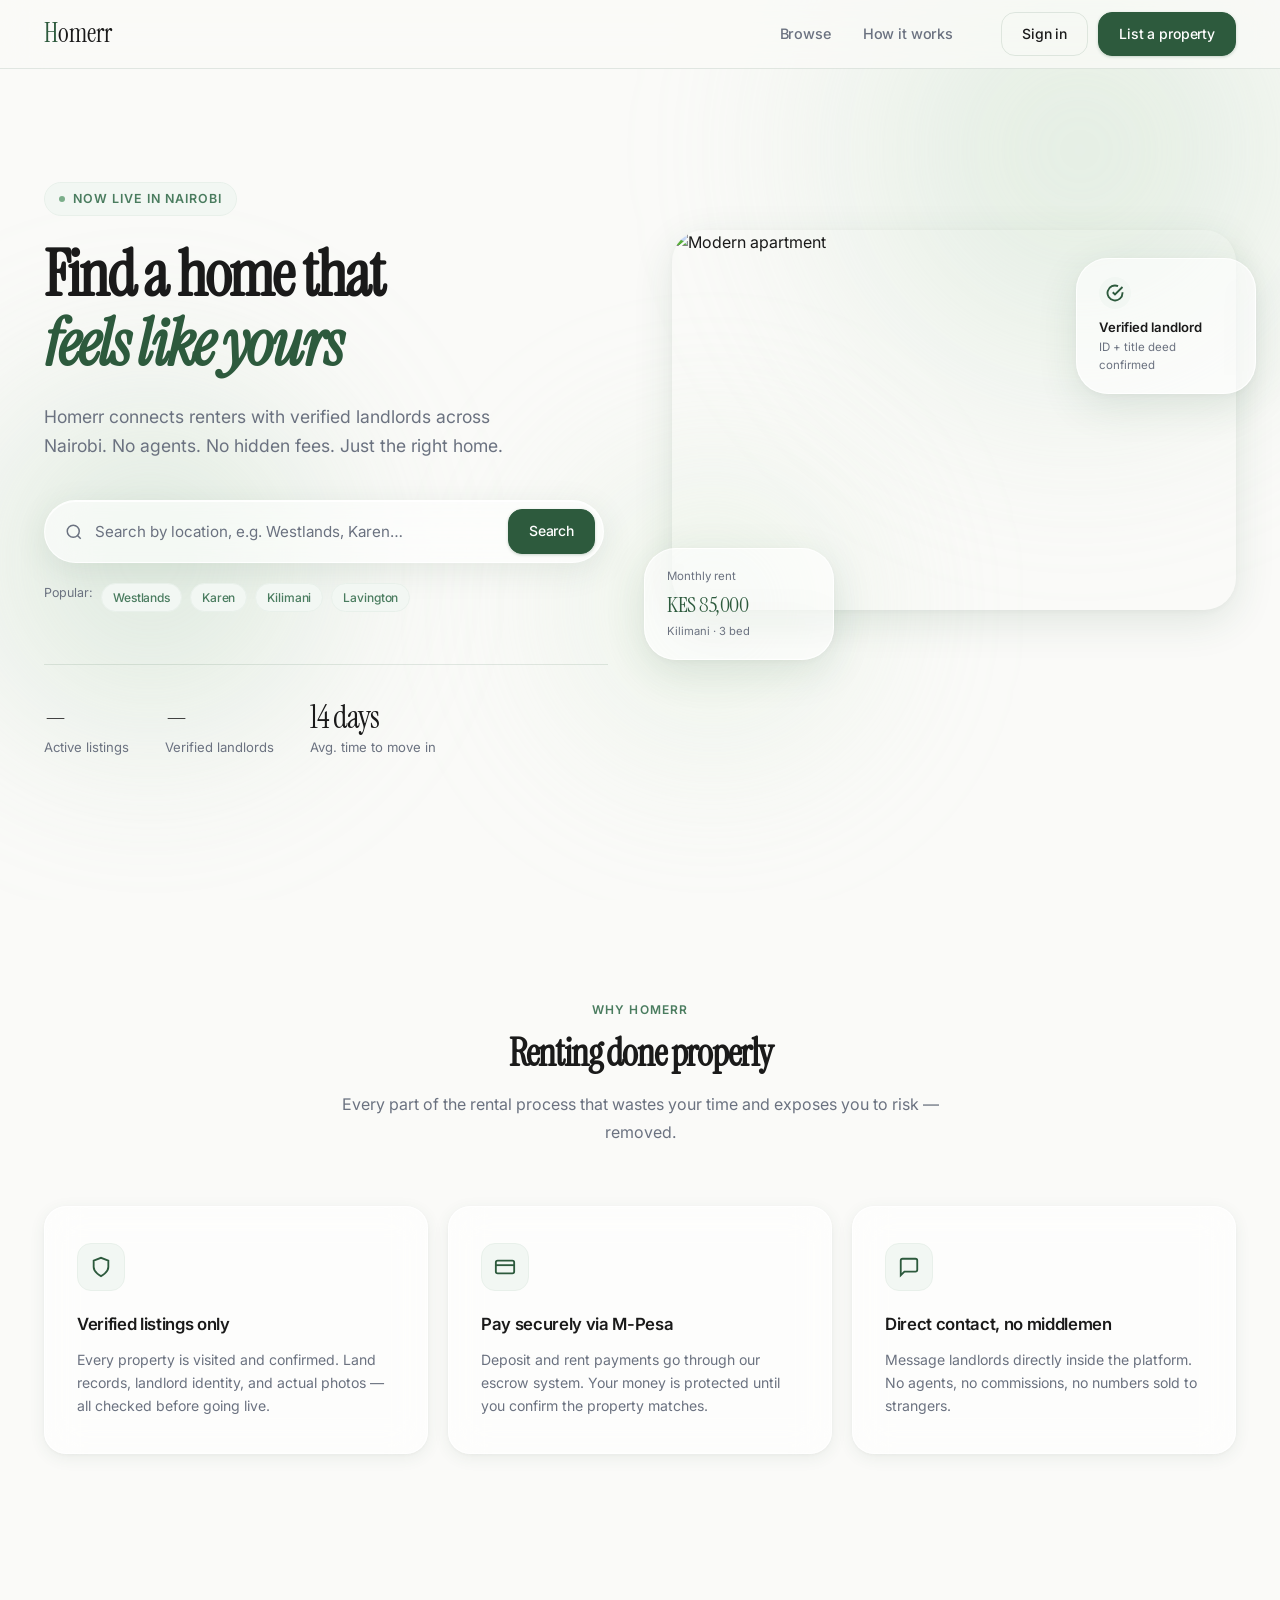
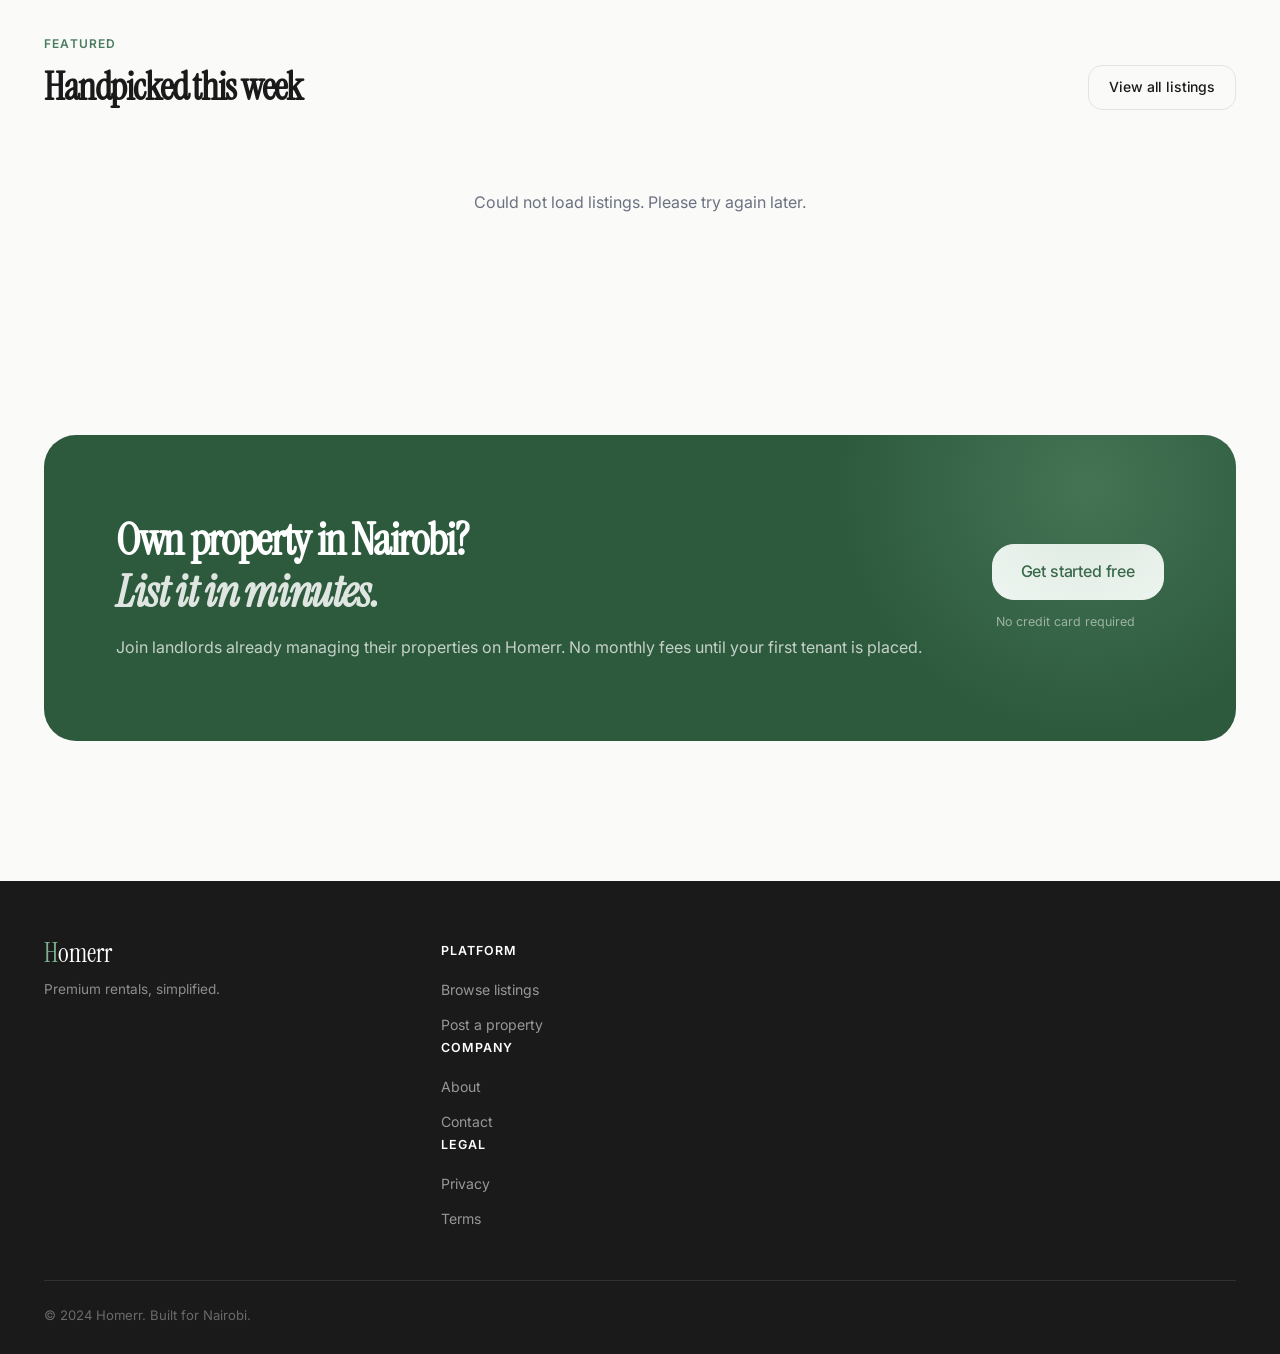
==== commit a098ce6b: "feat: HomerrFix proximity matching, live ETA tracking, price hints, urgency priority, role-based rou" ====
--- a/index.html
+++ b/index.html
@@ -197,14 +197,14 @@
       <div class="footer__links">
         <div class="footer__col"><h4>Platform</h4><ul><li><a href="listings.html">Browse listings</a></li><li><a href="register.html">Post a property</a></li></ul></div>
         <div class="footer__col"><h4>Company</h4><ul><li><a href="#">About</a></li><li><a href="#">Contact</a></li></ul></div>
-        <div class="footer__col"><h4>Legal</h4><ul><li><a href="#">Privacy</a></li><li><a href="#">Terms</a></li></ul></div>
+        <div class="footer__col"><h4>Legal</h4><ul><li><a href="privacy.html">Privacy</a></li><li><a href="terms.html">Terms</a></li></ul></div>
       </div>
     </div>
     <div class="footer__bottom"><p>&copy; 2024 Homerr. Built for Nairobi.</p></div>
   </div>
 </footer>
 
-<script src="static/js/api.js"></script>
+<script src="static/js/api.js?v=3"></script>
 <script src="static/js/main.js"></script>
 <script>
 (async () => {
--- a/static/css/main.css
+++ b/static/css/main.css
@@ -1355,8 +1355,8 @@
 
 .role-selector {
   display: grid;
-  grid-template-columns: 1fr 1fr;
-  gap: 12px;
+  grid-template-columns: 1fr 1fr 1fr;
+  gap: 10px;
   margin-bottom: 28px;
 }
 
